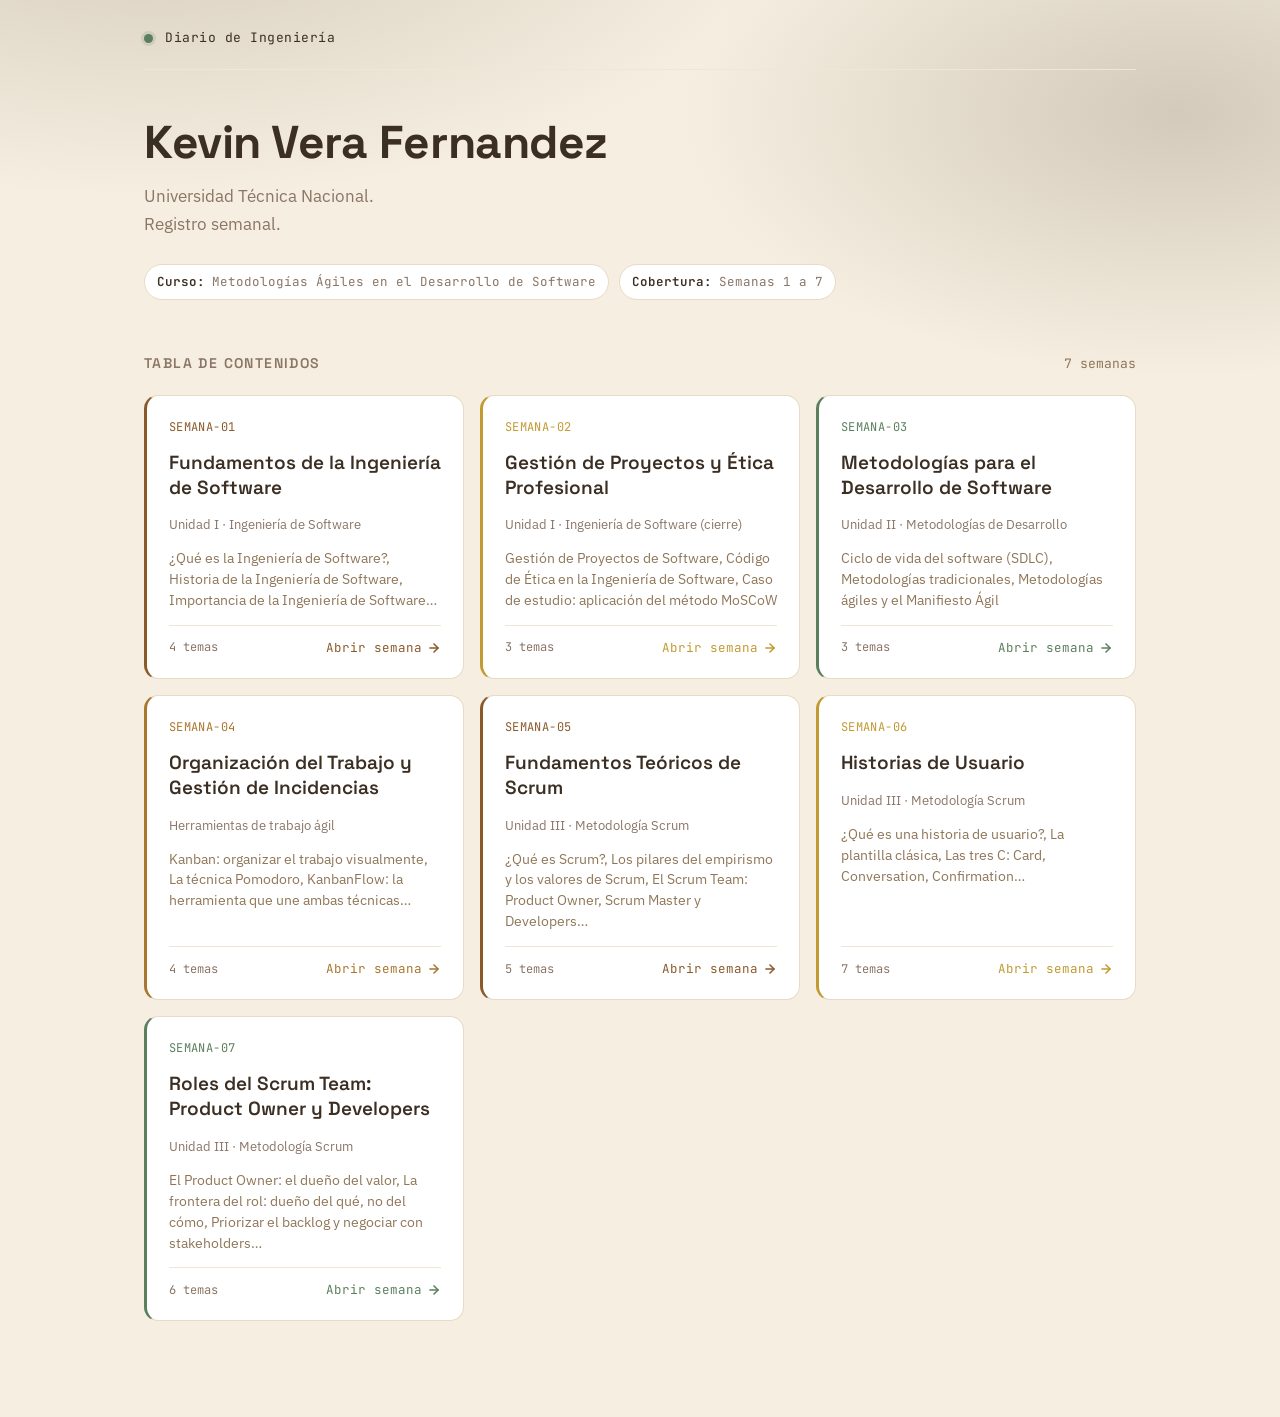
==== index.html @ fed9eb2f "Primer commit" ====
<!DOCTYPE html>
<html lang="es">
<head>
<meta charset="UTF-8">
<meta name="viewport" content="width=device-width, initial-scale=1.0">
<title>Diario de Ingeniería — Metodologías Ágiles en el Desarrollo de Software</title>
<link rel="stylesheet" href="styles.css">
</head>
<body>
<div class="shell">

  <div class="topbar">
    <div class="brand">
      <span class="dot"></span>
      <span class="brand-path"><span class="current">Diario de Ingeniería</span></span>
    </div>
  </div>

  <header class="masthead">
    <h1 contenteditable="true" spellcheck="false">Kevin Vera Fernandez</h1>
    <p class="lede">Universidad Técnica Nacional.</p>
     <p class="lede">Registro semanal.</p>
    <div class="course-meta">
      <span class="meta-chip"><b>Curso:</b> Metodologías Ágiles en el Desarrollo de Software</span>
      <span class="meta-chip"><b>Cobertura:</b> Semanas 1 a 7</span>
    </div>
  </header>

  <section>
    <div class="board-label">
      <h2>Tabla de contenidos</h2>
      <span class="count">7 semanas</span>
    </div>
    <div class="board">
      <a class="ticket" href="semana1.html" style="--accent:var(--accent-violet)">
      <div class="ticket-top">
        <span class="ticket-id">SEMANA-01</span>
      </div>
      <h3>Fundamentos de la Ingeniería de Software</h3>
      <div class="unit-tag">Unidad I · Ingeniería de Software</div>
      <p class="topic-preview">¿Qué es la Ingeniería de Software?, Historia de la Ingeniería de Software, Importancia de la Ingeniería de Software…</p>
      <div class="ticket-foot">
        <span class="items-count">4 temas</span>
        <span class="go">Abrir semana <svg width="14" height="14" viewBox="0 0 24 24" fill="none" stroke="currentColor" stroke-width="2.6" stroke-linecap="round" stroke-linejoin="round"><line x1="5" y1="12" x2="19" y2="12"></line><polyline points="12 5 19 12 12 19"></polyline></svg></span>
      </div>
    </a>
<a class="ticket" href="semana2.html" style="--accent:var(--accent-amber)">
      <div class="ticket-top">
        <span class="ticket-id">SEMANA-02</span>
      </div>
      <h3>Gestión de Proyectos y Ética Profesional</h3>
      <div class="unit-tag">Unidad I · Ingeniería de Software (cierre)</div>
      <p class="topic-preview">Gestión de Proyectos de Software, Código de Ética en la Ingeniería de Software, Caso de estudio: aplicación del método MoSCoW</p>
      <div class="ticket-foot">
        <span class="items-count">3 temas</span>
        <span class="go">Abrir semana <svg width="14" height="14" viewBox="0 0 24 24" fill="none" stroke="currentColor" stroke-width="2.6" stroke-linecap="round" stroke-linejoin="round"><line x1="5" y1="12" x2="19" y2="12"></line><polyline points="12 5 19 12 12 19"></polyline></svg></span>
      </div>
    </a>
<a class="ticket" href="semana3.html" style="--accent:var(--accent-sage)">
      <div class="ticket-top">
        <span class="ticket-id">SEMANA-03</span>
      </div>
      <h3>Metodologías para el Desarrollo de Software</h3>
      <div class="unit-tag">Unidad II · Metodologías de Desarrollo</div>
      <p class="topic-preview">Ciclo de vida del software (SDLC), Metodologías tradicionales, Metodologías ágiles y el Manifiesto Ágil</p>
      <div class="ticket-foot">
        <span class="items-count">3 temas</span>
        <span class="go">Abrir semana <svg width="14" height="14" viewBox="0 0 24 24" fill="none" stroke="currentColor" stroke-width="2.6" stroke-linecap="round" stroke-linejoin="round"><line x1="5" y1="12" x2="19" y2="12"></line><polyline points="12 5 19 12 12 19"></polyline></svg></span>
      </div>
    </a>
<a class="ticket" href="semana4.html" style="--accent:var(--accent-teal)">
      <div class="ticket-top">
        <span class="ticket-id">SEMANA-04</span>
      </div>
      <h3>Organización del Trabajo y Gestión de Incidencias</h3>
      <div class="unit-tag">Herramientas de trabajo ágil</div>
      <p class="topic-preview">Kanban: organizar el trabajo visualmente, La técnica Pomodoro, KanbanFlow: la herramienta que une ambas técnicas…</p>
      <div class="ticket-foot">
        <span class="items-count">4 temas</span>
        <span class="go">Abrir semana <svg width="14" height="14" viewBox="0 0 24 24" fill="none" stroke="currentColor" stroke-width="2.6" stroke-linecap="round" stroke-linejoin="round"><line x1="5" y1="12" x2="19" y2="12"></line><polyline points="12 5 19 12 12 19"></polyline></svg></span>
      </div>
    </a>
<a class="ticket" href="semana5.html" style="--accent:var(--accent-violet)">
      <div class="ticket-top">
        <span class="ticket-id">SEMANA-05</span>
      </div>
      <h3>Fundamentos Teóricos de Scrum</h3>
      <div class="unit-tag">Unidad III · Metodología Scrum</div>
      <p class="topic-preview">¿Qué es Scrum?, Los pilares del empirismo y los valores de Scrum, El Scrum Team: Product Owner, Scrum Master y Developers…</p>
      <div class="ticket-foot">
        <span class="items-count">5 temas</span>
        <span class="go">Abrir semana <svg width="14" height="14" viewBox="0 0 24 24" fill="none" stroke="currentColor" stroke-width="2.6" stroke-linecap="round" stroke-linejoin="round"><line x1="5" y1="12" x2="19" y2="12"></line><polyline points="12 5 19 12 12 19"></polyline></svg></span>
      </div>
    </a>
<a class="ticket" href="semana6.html" style="--accent:var(--accent-amber)">
      <div class="ticket-top">
        <span class="ticket-id">SEMANA-06</span>
      </div>
      <h3>Historias de Usuario</h3>
      <div class="unit-tag">Unidad III · Metodología Scrum</div>
      <p class="topic-preview">¿Qué es una historia de usuario?, La plantilla clásica, Las tres C: Card, Conversation, Confirmation…</p>
      <div class="ticket-foot">
        <span class="items-count">7 temas</span>
        <span class="go">Abrir semana <svg width="14" height="14" viewBox="0 0 24 24" fill="none" stroke="currentColor" stroke-width="2.6" stroke-linecap="round" stroke-linejoin="round"><line x1="5" y1="12" x2="19" y2="12"></line><polyline points="12 5 19 12 12 19"></polyline></svg></span>
      </div>
    </a>
<a class="ticket" href="semana7.html" style="--accent:var(--accent-sage)">
      <div class="ticket-top">
        <span class="ticket-id">SEMANA-07</span>
      </div>
      <h3>Roles del Scrum Team: Product Owner y Developers</h3>
      <div class="unit-tag">Unidad III · Metodología Scrum</div>
      <p class="topic-preview">El Product Owner: el dueño del valor, La frontera del rol: dueño del qué, no del cómo, Priorizar el backlog y negociar con stakeholders…</p>
      <div class="ticket-foot">
        <span class="items-count">6 temas</span>
        <span class="go">Abrir semana <svg width="14" height="14" viewBox="0 0 24 24" fill="none" stroke="currentColor" stroke-width="2.6" stroke-linecap="round" stroke-linejoin="round"><line x1="5" y1="12" x2="19" y2="12"></line><polyline points="12 5 19 12 12 19"></polyline></svg></span>
      </div>
    </a>
    </div>
  </section>

</div>
</body>
</html>
---- styles.css ----
@import url('https://fonts.googleapis.com/css2?family=Space+Grotesk:wght@500;600;700&family=IBM+Plex+Sans:wght@400;500;600&family=JetBrains+Mono:wght@400;500;600&display=swap');

:root{
  --bg-void:#f6eee0;
  --bg-panel:#ffffff;
  --bg-panel-raised:#f7f4ec;
  --ink-primary:#3B2E23;
  --ink-muted:#8A7566;
  --ink-faint:#8f7658;
  --line:#E7DBC6;
  --line-soft:#F0E6D4;

  /* café tostado */
  --accent-violet:#8B5A2B;
  --accent-violet-dim:#8B5A2B26;
  /* dorado */
  --accent-amber:#C29A33;
  --accent-amber-dim:#C29A3326;
  /* verde salvia */
  --accent-sage:#5B7F5E;
  --accent-sage-dim:#5B7F5E26;
  /* caramelo / dorado oscuro */
  --accent-teal:#A9762F;
  --accent-teal-dim:#A9762F26;
  /* terracota, solo para avisos puntuales */
  --accent-coral:#B5533C;

  --radius:14px;
  --radius-sm:8px;

  --font-display:'Space Grotesk', sans-serif;
  --font-body:'IBM Plex Sans', sans-serif;
  --font-mono:'JetBrains Mono', monospace;
}

*{ box-sizing:border-box; }
html{ scroll-behavior:smooth; }

body{
  margin:0;
  background:
    radial-gradient(1100px 520px at 12% -8%, #d3cabb 0%, transparent 60%),
    radial-gradient(900px 480px at 92% 8%, #d3cabb 0%, transparent 55%),
    var(--bg-void);
  color:var(--ink-primary);
  font-family:var(--font-body);
  line-height:1.6;
  -webkit-font-smoothing:antialiased;
}

a{ color:inherit; text-decoration:none; }

::selection{ background:var(--accent-amber-dim); color:#3B2E23; }

:focus-visible{
  outline:2px solid var(--accent-teal);
  outline-offset:3px;
  border-radius:4px;
}

/* ---------- layout shell ---------- */
.shell{
  max-width:1040px;
  margin:0 auto;
  padding:0 24px 96px;
}

.topbar{
  display:flex;
  align-items:center;
  justify-content:space-between;
  gap:16px;
  padding:28px 0 20px;
  border-bottom:1px solid var(--line-soft);
  margin-bottom:40px;
}

.brand{
  display:flex;
  align-items:center;
  gap:12px;
  font-family:var(--font-mono);
  font-size:13px;
  color:var(--ink-muted);
  letter-spacing:.04em;
}

.brand .dot{
  width:9px; height:9px; border-radius:50%;
  background:var(--accent-sage);
  box-shadow:0 0 0 3px var(--accent-sage-dim);
  flex-shrink:0;
}

.brand-path a{ color:var(--ink-muted); }
.brand-path a:hover{ color:var(--ink-primary); }
.brand-path .sep{ color:var(--ink-faint); margin:0 6px; }
.brand-path .current{ color:var(--ink-primary); }

.crumbs{
  font-family:var(--font-mono);
  font-size:13px;
  color:var(--ink-muted);
}

/* ---------- header / hero ---------- */
.masthead{
  padding:8px 0 44px;
}

.masthead .eyebrow{
  font-family:var(--font-mono);
  font-size:12px;
  letter-spacing:.14em;
  text-transform:uppercase;
  color:var(--accent-teal);
  margin:0 0 14px;
}

.masthead h1{
  font-family:var(--font-display);
  font-weight:700;
  font-size:clamp(30px, 4.4vw, 46px);
  line-height:1.08;
  margin:0 0 16px;
  letter-spacing:-0.01em;
}

.masthead p.lede{
  color:var(--ink-muted);
  font-size:17px;
  max-width:640px;
  margin:0;
}

.course-meta{
  display:flex;
  flex-wrap:wrap;
  gap:10px;
  margin-top:26px;
}

.meta-chip{
  font-family:var(--font-mono);
  font-size:12.5px;
  color:var(--ink-muted);
  background:var(--bg-panel);
  border:1px solid var(--line);
  padding:7px 12px;
  border-radius:100px;
  display:flex;
  align-items:center;
  gap:7px;
}

.meta-chip b{ color:var(--ink-primary); font-weight:600; }
.meta-chip[contenteditable="true"]{ cursor:text; }
.meta-chip[contenteditable="true"]:hover{ border-color:var(--accent-teal); }

/* ---------- sprint board (home) ---------- */
.board-label{
  display:flex;
  align-items:baseline;
  justify-content:space-between;
  margin:8px 0 20px;
}

.board-label h2{
  font-family:var(--font-display);
  font-size:14px;
  letter-spacing:.1em;
  text-transform:uppercase;
  color:var(--ink-muted);
  margin:0;
  font-weight:600;
}

.board-label .count{
  font-family:var(--font-mono);
  font-size:13px;
  color:var(--ink-faint);
}

.board{
  display:grid;
  grid-template-columns:repeat(auto-fill, minmax(280px, 1fr));
  gap:16px;
}

.ticket{
  position:relative;
  background:var(--bg-panel);
  border:1px solid var(--line);
  border-left:3px solid var(--accent);
  border-radius:var(--radius);
  padding:22px 22px 20px;
  display:flex;
  flex-direction:column;
  gap:14px;
  transition:transform .18s ease, border-color .18s ease, background .18s ease;
}

.ticket:hover{
  transform:translateY(-3px);
  background:var(--bg-panel-raised);
  border-color:var(--line);
  border-left-color:var(--accent);
}

.ticket .ticket-top{
  display:flex;
  align-items:center;
  justify-content:space-between;
}

.ticket-id{
  font-family:var(--font-mono);
  font-size:12px;
  color:var(--accent);
  letter-spacing:.03em;
}

.ticket-status{
  font-family:var(--font-mono);
  font-size:10.5px;
  text-transform:uppercase;
  letter-spacing:.08em;
  color:var(--ink-muted);
  border:1px solid var(--line);
  padding:3px 8px;
  border-radius:100px;
}

.ticket h3{
  font-family:var(--font-display);
  font-size:19px;
  font-weight:600;
  margin:0;
  line-height:1.3;
}

.ticket .unit-tag{
  font-size:12.5px;
  color:var(--ink-muted);
}

.ticket .topic-preview{
  font-size:13.5px;
  color:var(--ink-faint);
  margin:0;
  line-height:1.55;
}

.ticket .ticket-foot{
  margin-top:auto;
  display:flex;
  align-items:center;
  justify-content:space-between;
  padding-top:12px;
  border-top:1px solid var(--line-soft);
}

.ticket .items-count{
  font-family:var(--font-mono);
  font-size:12px;
  color:var(--ink-muted);
}

.ticket .go{
  font-family:var(--font-mono);
  font-size:12.5px;
  color:var(--accent);
  display:flex;
  align-items:center;
  gap:5px;
}

.ticket .go svg{ transition:transform .18s ease; }
.ticket:hover .go svg{ transform:translateX(3px); }

/* ---------- week detail page ---------- */
.week-header{
  background:var(--bg-panel);
  border:1px solid var(--line);
  border-radius:var(--radius);
  padding:30px 30px 26px;
  margin-bottom:36px;
}

.week-header .ticket-id{ font-size:13px; margin-bottom:10px; display:block; }

.week-header h1{
  font-family:var(--font-display);
  font-size:clamp(26px, 3.6vw, 36px);
  margin:0 0 12px;
  font-weight:700;
  letter-spacing:-0.01em;
}

.week-header .lede{
  color:var(--ink-muted);
  font-size:15.5px;
  max-width:680px;
  margin:0 0 18px;
}

.week-tags{
  display:flex;
  gap:8px;
  flex-wrap:wrap;
}

.tag{
  font-family:var(--font-mono);
  font-size:11.5px;
  padding:5px 10px;
  border-radius:100px;
  border:1px solid var(--line);
  color:var(--ink-muted);
}

/* ---------- backlog / accordion ---------- */
.backlog-label{
  display:flex;
  align-items:baseline;
  gap:10px;
  margin:0 0 16px;
  font-family:var(--font-mono);
  font-size:12px;
  color:var(--ink-faint);
  text-transform:uppercase;
  letter-spacing:.1em;
}

.backlog-label::after{
  content:"";
  flex:1;
  height:1px;
  background:var(--line-soft);
}

.backlog{
  display:flex;
  flex-direction:column;
  gap:10px;
}

.story{
  background:var(--bg-panel);
  border:1px solid var(--line);
  border-radius:var(--radius);
  overflow:hidden;
}

.story[open]{
  border-color:var(--accent-open);
}

.story summary{
  list-style:none;
  cursor:pointer;
  display:flex;
  align-items:center;
  gap:16px;
  padding:18px 22px;
  user-select:none;
}

.story summary::-webkit-details-marker{ display:none; }

.story .story-index{
  font-family:var(--font-mono);
  font-size:12px;
  color:var(--ink-faint);
  width:22px;
  flex-shrink:0;
}

.story .chevron{
  flex-shrink:0;
  width:18px; height:18px;
  color:var(--ink-faint);
  transition:transform .2s ease;
}

.story[open] .chevron{ transform:rotate(90deg); color:var(--accent-open); }

.story summary h3{
  font-family:var(--font-display);
  font-weight:600;
  font-size:16.5px;
  margin:0;
  flex:1;
  color:var(--ink-primary);
}

.point-badge{
  font-family:var(--font-mono);
  font-size:12px;
  font-weight:600;
  color:var(--point-color);
  background:var(--point-bg);
  border:1px solid var(--point-color);
  width:26px; height:26px;
  border-radius:50%;
  display:flex;
  align-items:center;
  justify-content:center;
  flex-shrink:0;
}

.story-body{
  padding:0 22px 26px 60px;
  color:var(--ink-muted);
  font-size:15px;
}

.story-body p{ margin:0 0 14px; }
.story-body p:last-child{ margin-bottom:0; }

.story-body strong{ color:var(--ink-primary); font-weight:600; }

.story-body ul{
  margin:0 0 14px;
  padding-left:20px;
}
.story-body li{ margin-bottom:6px; }

.callout{
  border-left:3px solid var(--callout-color, var(--accent-teal));
  background:var(--bg-panel-raised);
  border-radius:0 var(--radius-sm) var(--radius-sm) 0;
  padding:12px 16px;
  margin:14px 0;
  font-size:14px;
}

.callout .callout-label{
  font-family:var(--font-mono);
  font-size:11px;
  text-transform:uppercase;
  letter-spacing:.08em;
  color:var(--callout-color, var(--accent-teal));
  display:block;
  margin-bottom:5px;
}

.mini-table{
  width:100%;
  border-collapse:collapse;
  margin:14px 0;
  font-size:13.5px;
}
.mini-table th, .mini-table td{
  text-align:left;
  padding:9px 12px;
  border-bottom:1px solid var(--line-soft);
}
.mini-table th{
  font-family:var(--font-mono);
  font-size:11.5px;
  text-transform:uppercase;
  letter-spacing:.06em;
  color:var(--ink-faint);
  font-weight:500;
}

code.inline{
  font-family:var(--font-mono);
  background:var(--bg-panel-raised);
  border:1px solid var(--line);
  padding:1px 6px;
  border-radius:5px;
  font-size:.9em;
  color:var(--accent-teal);
}

/* ---------- prev/next nav ---------- */
.week-pager{
  display:flex;
  justify-content:space-between;
  gap:16px;
  margin-top:44px;
}

.pager-link{
  flex:1;
  background:var(--bg-panel);
  border:1px solid var(--line);
  border-radius:var(--radius);
  padding:16px 18px;
  transition:border-color .18s ease, background .18s ease;
}
.pager-link:hover{ border-color:var(--accent-teal); background:var(--bg-panel-raised); }
.pager-link.disabled{ opacity:.35; pointer-events:none; }

.pager-link .dir{
  font-family:var(--font-mono);
  font-size:11px;
  text-transform:uppercase;
  letter-spacing:.08em;
  color:var(--ink-faint);
  display:block;
  margin-bottom:4px;
}
.pager-link.next{ text-align:right; }
.pager-link .pt{ font-family:var(--font-display); font-weight:600; font-size:15px; }

/* ---------- back link ---------- */
.back-link{
  display:inline-flex;
  align-items:center;
  gap:7px;
  font-family:var(--font-mono);
  font-size:13px;
  color:var(--ink-muted);
  margin-bottom:26px;
}
.back-link:hover{ color:var(--accent-teal); }
.back-link svg{ width:14px; height:14px; }

/* ---------- footer ---------- */
.site-footer{
  margin-top:64px;
  padding-top:22px;
  border-top:1px solid var(--line-soft);
  color:var(--ink-faint);
  font-size:12.5px;
  font-family:var(--font-mono);
  display:flex;
  justify-content:space-between;
  flex-wrap:wrap;
  gap:8px;
}

/* ---------- responsive ---------- */
@media (max-width:640px){
  .shell{ padding:0 16px 72px; }
  .story-body{ padding-left:22px; }
  .story summary{ padding:16px; gap:10px; }
  .story .story-index{ display:none; }
  .week-pager{ flex-direction:column; }
  .pager-link.next{ text-align:left; }
}

@media (prefers-reduced-motion: reduce){
  *{ transition:none !important; scroll-behavior:auto !important; }
}
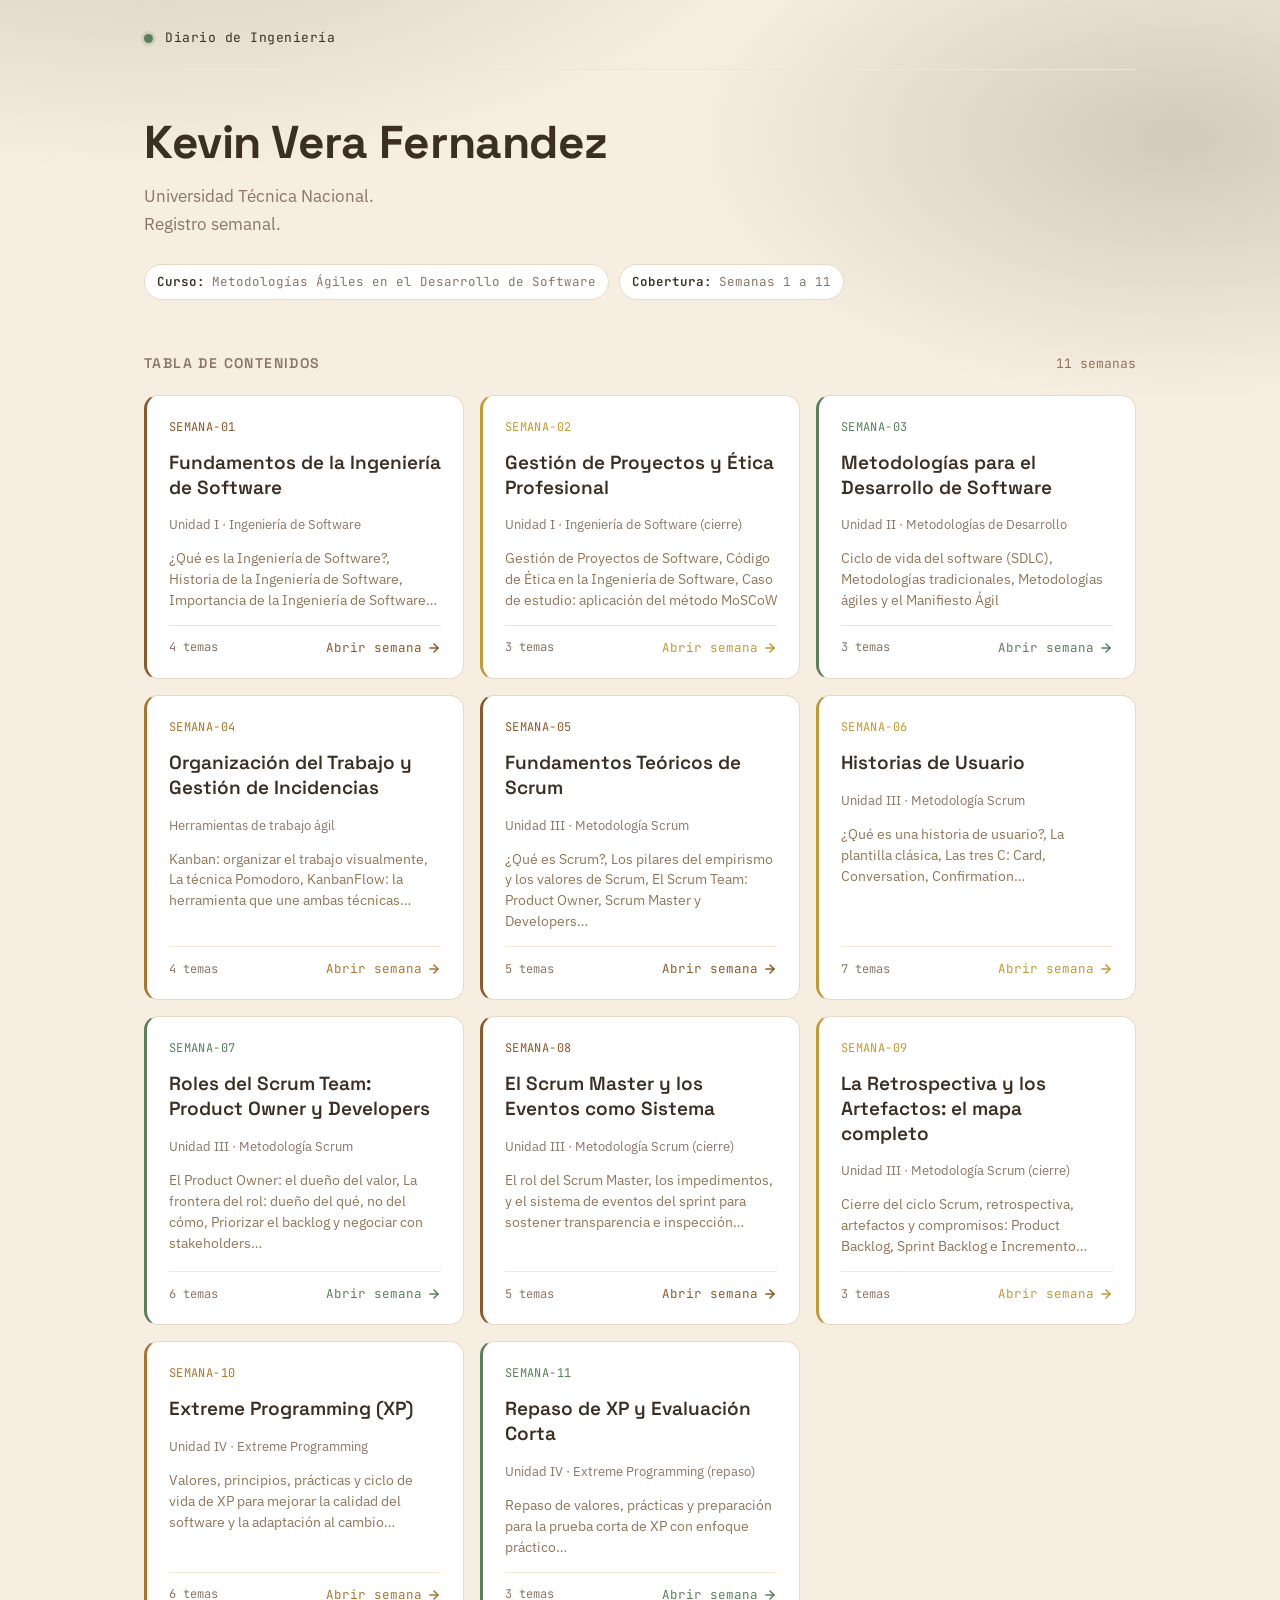
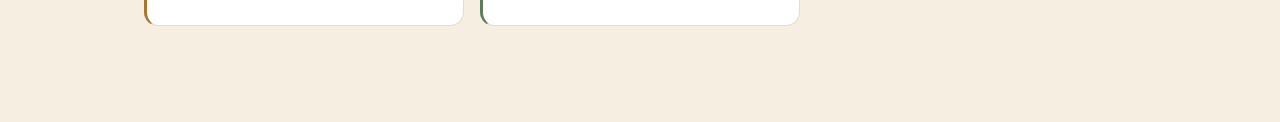
==== commit 7f651732: "Actualizacion semana 8-11" ====
--- a/index.html
+++ b/index.html
@@ -22,14 +22,14 @@
      <p class="lede">Registro semanal.</p>
     <div class="course-meta">
       <span class="meta-chip"><b>Curso:</b> Metodologías Ágiles en el Desarrollo de Software</span>
-      <span class="meta-chip"><b>Cobertura:</b> Semanas 1 a 7</span>
+      <span class="meta-chip"><b>Cobertura:</b> Semanas 1 a 11</span>
     </div>
   </header>
 
   <section>
     <div class="board-label">
       <h2>Tabla de contenidos</h2>
-      <span class="count">7 semanas</span>
+      <span class="count">11 semanas</span>
     </div>
     <div class="board">
       <a class="ticket" href="semana1.html" style="--accent:var(--accent-violet)">
@@ -116,6 +116,54 @@
         <span class="go">Abrir semana <svg width="14" height="14" viewBox="0 0 24 24" fill="none" stroke="currentColor" stroke-width="2.6" stroke-linecap="round" stroke-linejoin="round"><line x1="5" y1="12" x2="19" y2="12"></line><polyline points="12 5 19 12 12 19"></polyline></svg></span>
       </div>
     </a>
+<a class="ticket" href="semana8.html" style="--accent:var(--accent-violet)">
+      <div class="ticket-top">
+        <span class="ticket-id">SEMANA-08</span>
+      </div>
+      <h3>El Scrum Master y los Eventos como Sistema</h3>
+      <div class="unit-tag">Unidad III · Metodología Scrum (cierre)</div>
+      <p class="topic-preview">El rol del Scrum Master, los impedimentos, y el sistema de eventos del sprint para sostener transparencia e inspección…</p>
+      <div class="ticket-foot">
+        <span class="items-count">5 temas</span>
+        <span class="go">Abrir semana <svg width="14" height="14" viewBox="0 0 24 24" fill="none" stroke="currentColor" stroke-width="2.6" stroke-linecap="round" stroke-linejoin="round"><line x1="5" y1="12" x2="19" y2="12"></line><polyline points="12 5 19 12 12 19"></polyline></svg></span>
+      </div>
+    </a>
+<a class="ticket" href="semana9.html" style="--accent:var(--accent-amber)">
+      <div class="ticket-top">
+        <span class="ticket-id">SEMANA-09</span>
+      </div>
+      <h3>La Retrospectiva y los Artefactos: el mapa completo</h3>
+      <div class="unit-tag">Unidad III · Metodología Scrum (cierre)</div>
+      <p class="topic-preview">Cierre del ciclo Scrum, retrospectiva, artefactos y compromisos: Product Backlog, Sprint Backlog e Incremento…</p>
+      <div class="ticket-foot">
+        <span class="items-count">3 temas</span>
+        <span class="go">Abrir semana <svg width="14" height="14" viewBox="0 0 24 24" fill="none" stroke="currentColor" stroke-width="2.6" stroke-linecap="round" stroke-linejoin="round"><line x1="5" y1="12" x2="19" y2="12"></line><polyline points="12 5 19 12 12 19"></polyline></svg></span>
+      </div>
+    </a>
+<a class="ticket" href="semana10.html" style="--accent:var(--accent-teal)">
+      <div class="ticket-top">
+        <span class="ticket-id">SEMANA-10</span>
+      </div>
+      <h3>Extreme Programming (XP)</h3>
+      <div class="unit-tag">Unidad IV · Extreme Programming</div>
+      <p class="topic-preview">Valores, principios, prácticas y ciclo de vida de XP para mejorar la calidad del software y la adaptación al cambio…</p>
+      <div class="ticket-foot">
+        <span class="items-count">6 temas</span>
+        <span class="go">Abrir semana <svg width="14" height="14" viewBox="0 0 24 24" fill="none" stroke="currentColor" stroke-width="2.6" stroke-linecap="round" stroke-linejoin="round"><line x1="5" y1="12" x2="19" y2="12"></line><polyline points="12 5 19 12 12 19"></polyline></svg></span>
+      </div>
+    </a>
+<a class="ticket" href="semana11.html" style="--accent:var(--accent-sage)">
+      <div class="ticket-top">
+        <span class="ticket-id">SEMANA-11</span>
+      </div>
+      <h3>Repaso de XP y Evaluación Corta</h3>
+      <div class="unit-tag">Unidad IV · Extreme Programming (repaso)</div>
+      <p class="topic-preview">Repaso de valores, prácticas y preparación para la prueba corta de XP con enfoque práctico…</p>
+      <div class="ticket-foot">
+        <span class="items-count">3 temas</span>
+        <span class="go">Abrir semana <svg width="14" height="14" viewBox="0 0 24 24" fill="none" stroke="currentColor" stroke-width="2.6" stroke-linecap="round" stroke-linejoin="round"><line x1="5" y1="12" x2="19" y2="12"></line><polyline points="12 5 19 12 12 19"></polyline></svg></span>
+      </div>
+    </a>
     </div>
   </section>
 
